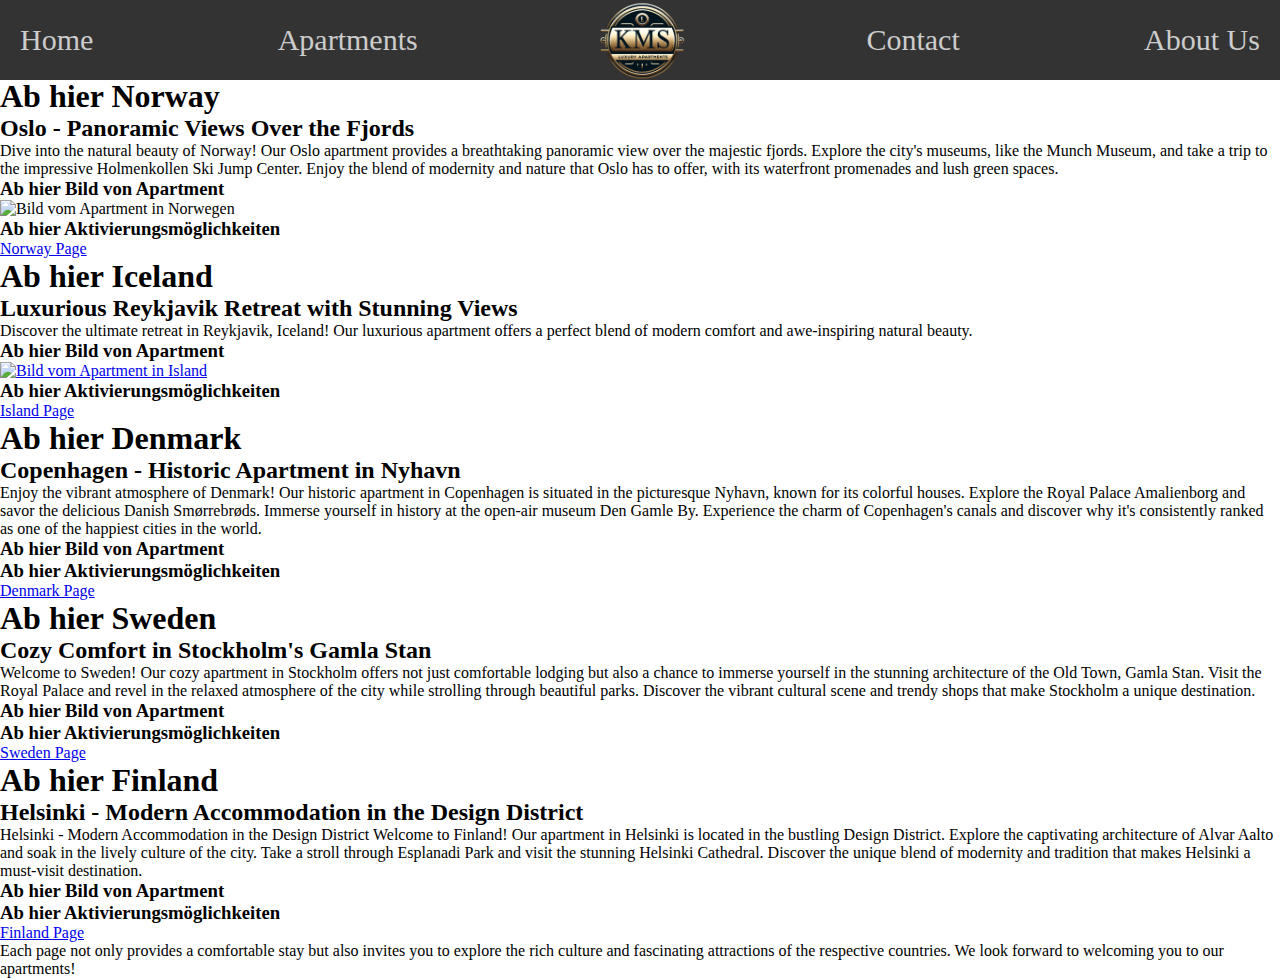
==== index.html @ d3909cc2 "." ====
<!DOCTYPE html>
<html lang="en">
    <head>
        <title>KMS</title>
        <meta charset="UTF-8">
        <meta name="viewport" content="width=device-width, initial-scale=1">
        <link href="style/style.css" rel="stylesheet">
        <link rel="shortcut icon" type="assets/logo.png" href="assets/logo.png" />
    </head>
    <body>
        <div class="Mainpage" id="header_main">
            <div class="navbar">
                <a href="#home">Home</a>
                <a href="#apartments">Apartments</a>
                <img src="assets/logo.png" alt="KMS Luxury Apartments Logo" id="navbar-logo">
                <a href="#contact">Contact</a>
                <a href="#about">About Us</a>
            </div>
            </div>
            <br>
        <div class = "Norway">
            <h1>Ab hier Norway</h1>
            <h2>Oslo - Panoramic Views Over the Fjords</h2>
            <p>
                Dive into the natural beauty of Norway! Our Oslo apartment provides a breathtaking panoramic view over the majestic fjords. Explore the city's museums, like the Munch Museum, and take a trip to the impressive Holmenkollen Ski Jump Center. Enjoy the blend of modernity and nature that Oslo has to offer, with its waterfront promenades and lush green spaces.
            </p>
            <h3>Ab hier Bild von Apartment</h3>
            <img src="assets/norway_apartment1.jpg" alt="Bild vom Apartment in Norwegen">
            <h3>Ab hier Aktivierungsmöglichkeiten</h3>
            <a href = "html/norway.html"> Norway Page </a>
        </div>
        <div class = "Iceland">
            <h1>Ab hier Iceland</h1>
            <h2>Luxurious Reykjavik Retreat with Stunning Views</h2>
            <p>
                Discover the ultimate retreat in Reykjavik, Iceland! Our luxurious apartment offers a perfect blend of modern comfort and awe-inspiring natural beauty.
            </p>
            <h3>Ab hier Bild von Apartment</h3>
            <a href="html/island.html">
                <img src="assets/island_apartment1.jpg" alt="Bild vom Apartment in Island">
            </a>
            <h3>Ab hier Aktivierungsmöglichkeiten</h3>
            <a href = "html/island.html"> Island Page </a>
        </div>
        <div class = "Denmark">
            <h1>Ab hier Denmark</h1>
            <h2>Copenhagen - Historic Apartment in Nyhavn</h2>
            <p>
                Enjoy the vibrant atmosphere of Denmark! Our historic apartment in Copenhagen is situated in the picturesque Nyhavn, known for its colorful houses. Explore the Royal Palace Amalienborg and savor the delicious Danish Smørrebrøds. Immerse yourself in history at the open-air museum Den Gamle By. Experience the charm of Copenhagen's canals and discover why it's consistently ranked as one of the happiest cities in the world.
            </p>
            <h3>Ab hier Bild von Apartment</h3>
            <h3>Ab hier Aktivierungsmöglichkeiten</h3>
            <a href = "html/Denmark.html"> Denmark Page </a>
        </div>
        <div class = "Sweden">
            <h1>Ab hier Sweden</h1>
            <h2>Cozy Comfort in Stockholm's Gamla Stan</h2>
            <p>
                Welcome to Sweden! Our cozy apartment in Stockholm offers not just comfortable lodging but also a chance to immerse yourself in the stunning architecture of the Old Town, Gamla Stan. Visit the Royal Palace and revel in the relaxed atmosphere of the city while strolling through beautiful parks. Discover the vibrant cultural scene and trendy shops that make Stockholm a unique destination.
            </p>
            <h3>Ab hier Bild von Apartment</h3>
            <h3>Ab hier Aktivierungsmöglichkeiten</h3>
            <a href = "html/Sweden.html"> Sweden Page </a>
        </div>
        <div class = "Finland">
            <h1>Ab hier Finland</h1>
            <h2>Helsinki - Modern Accommodation in the Design District</h2>
            <p>
                Helsinki - Modern Accommodation in the Design District
                Welcome to Finland! Our apartment in Helsinki is located in the bustling Design District. Explore the captivating architecture of Alvar Aalto and soak in the lively culture of the city. Take a stroll through Esplanadi Park and visit the stunning Helsinki Cathedral. Discover the unique blend of modernity and tradition that makes Helsinki a must-visit destination.
            </p>
            <h3>Ab hier Bild von Apartment</h3>
            <h3>Ab hier Aktivierungsmöglichkeiten</h3>
            <a href = "html/Finland.html"> Finland Page </a>
        </div>
        <p>Each page not only provides a comfortable stay but also invites you to explore the rich culture and fascinating attractions of the respective countries. We look forward to welcoming you to our apartments!</p>
    </body>
</html>
---- style/style.css ----
* {
    margin: 0;
    padding: 0;
    box-sizing: border-box;
  }
  
  * {
    margin: 0;
    padding: 0;
    box-sizing: border-box;
  }
  
  .navbar {
      background-color: #333333;
      overflow: hidden;
      display: flex;
      justify-content: space-between;
      align-items: center;
      padding: 10px 0;
      height: 80px;
      position: fixed; 
      width: 100%;
      top: 0; 
      z-index: 1000; 
  }
  
  .navbar a {
      color: rgba(234, 233, 233, 0.842);
      padding: 14px 20px;
      text-decoration: none;
      text-align: center;
      display: block;
      font-size: 30px;
      font-family: Georgia, 'Times New Roman', Times, serif;
  }
  
  #navbar-logo {
      height: 120px; 
  }
  
  .navbar a:hover {
      background-color: #dddddd0b;
      border-radius: 12px;
  }
  
  @media screen and (max-width: 600px) {
      .navbar a {
          float: none;
          display: block;
          text-align: left;
          padding: 10px;
          text-align: center;
      }
      #navbar-logo {
          height: 60px; 
      }
  }
.Norway {
    margin-top: 60px;
}
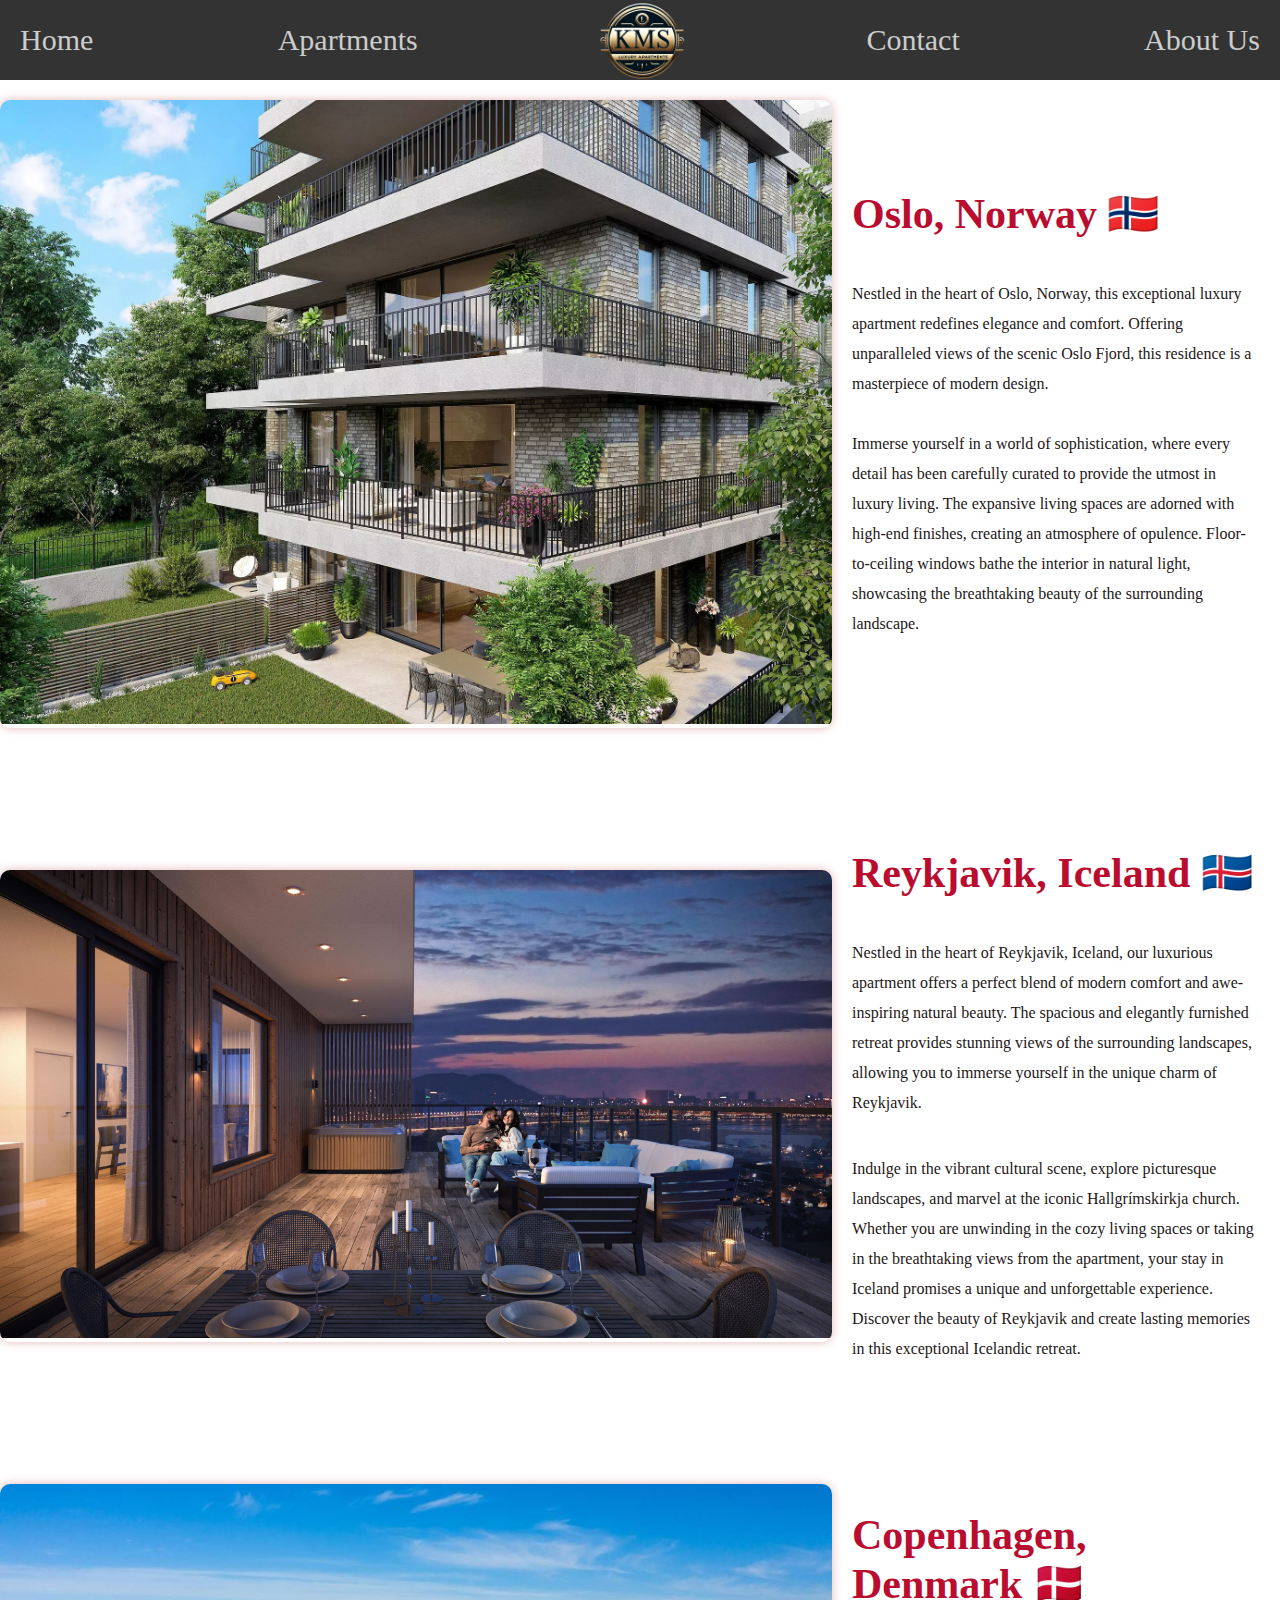
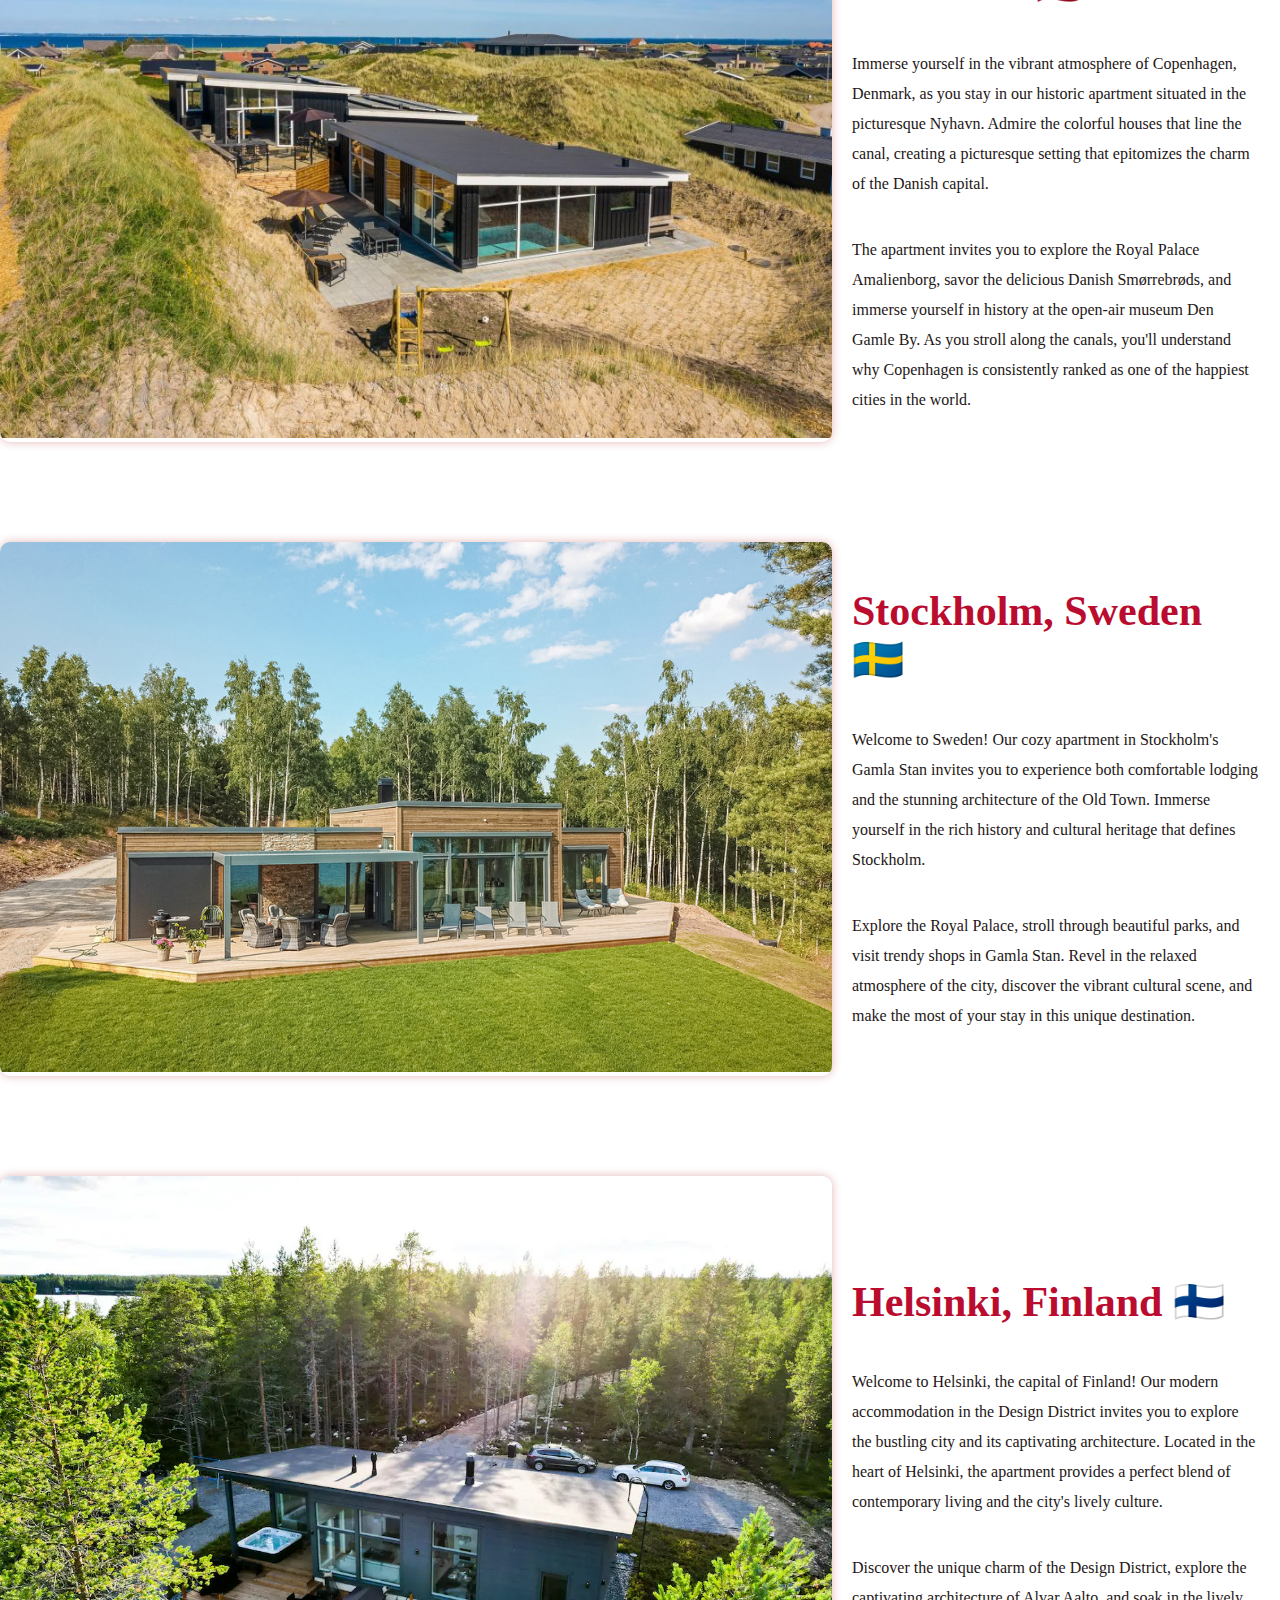
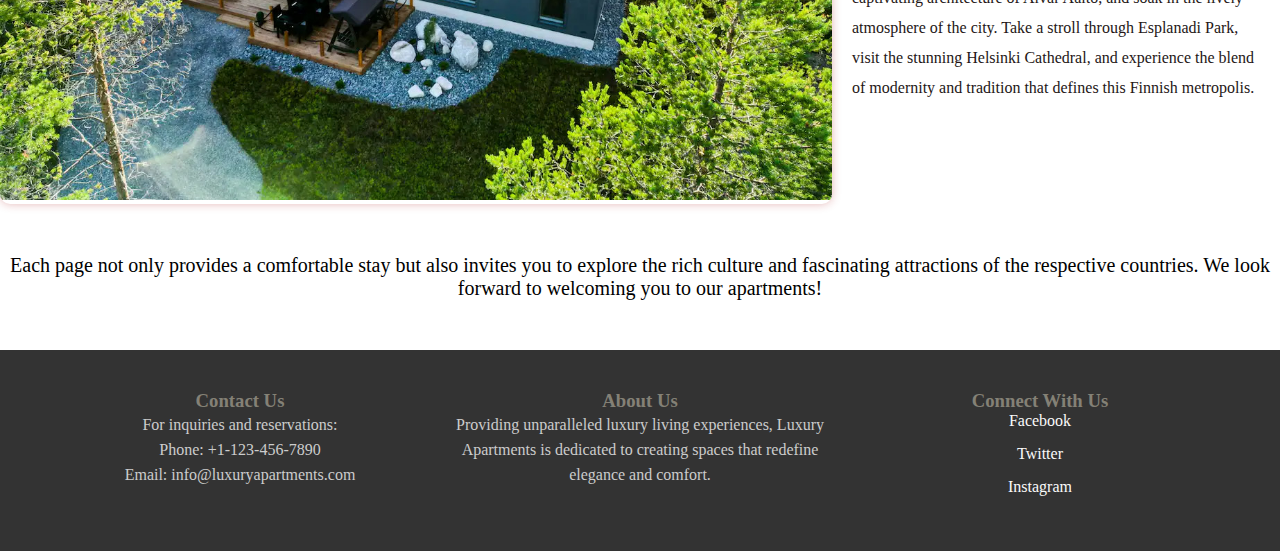
==== commit 5fb2e490: "." ====
--- a/index.html
+++ b/index.html
@@ -16,63 +16,128 @@
                 <a href="#contact">Contact</a>
                 <a href="#about">About Us</a>
             </div>
+        </div>
+        <div class="Norway country-container">
+            <div class="country-img">
+                <a href="html/norway.html">
+                    <img src="assets/norway/norway4.png" alt="Bild vom Apartment in Norwegen">
+                </a>
             </div>
-            <br>
-        <div class = "Norway">
-            <h1>Ab hier Norway</h1>
-            <h2>Oslo - Panoramic Views Over the Fjords</h2>
-            <p>
-                Dive into the natural beauty of Norway! Our Oslo apartment provides a breathtaking panoramic view over the majestic fjords. Explore the city's museums, like the Munch Museum, and take a trip to the impressive Holmenkollen Ski Jump Center. Enjoy the blend of modernity and nature that Oslo has to offer, with its waterfront promenades and lush green spaces.
-            </p>
-            <h3>Ab hier Bild von Apartment</h3>
-            <img src="assets/norway_apartment1.jpg" alt="Bild vom Apartment in Norwegen">
-            <h3>Ab hier Aktivierungsmöglichkeiten</h3>
-            <a href = "html/norway.html"> Norway Page </a>
+            <div class="country-info">
+                <h2>Oslo, Norway 🇳🇴</h2>
+                <p>
+                    Nestled in the heart of Oslo, Norway, this exceptional luxury apartment redefines elegance and comfort. Offering
+                    unparalleled views of the scenic Oslo Fjord, this residence is a masterpiece of modern design.
+                <br><br>
+                    Immerse yourself in a world of sophistication, where every detail has been carefully curated to provide the utmost
+                    in luxury living. The expansive living spaces are adorned with high-end finishes, creating an atmosphere of
+                    opulence. Floor-to-ceiling windows bathe the interior in natural light, showcasing the breathtaking beauty of the
+                    surrounding landscape.
+                </p>
+            </div>
         </div>
-        <div class = "Iceland">
-            <h1>Ab hier Iceland</h1>
-            <h2>Luxurious Reykjavik Retreat with Stunning Views</h2>
-            <p>
-                Discover the ultimate retreat in Reykjavik, Iceland! Our luxurious apartment offers a perfect blend of modern comfort and awe-inspiring natural beauty.
-            </p>
-            <h3>Ab hier Bild von Apartment</h3>
-            <a href="html/island.html">
-                <img src="assets/island_apartment1.jpg" alt="Bild vom Apartment in Island">
-            </a>
-            <h3>Ab hier Aktivierungsmöglichkeiten</h3>
-            <a href = "html/island.html"> Island Page </a>
+
+        <div class="Iceland country-container">
+            <div class="country-img">
+                <a href="html/island.html">
+                    <img src="assets/island/icland.png" alt="Bild vom Apartment in Icland">
+                </a>
+            </div>
+            <div class="country-info">
+                <h2>Reykjavik, Iceland 🇮🇸</h2>
+                <p>
+                    Nestled in the heart of Reykjavik, Iceland, our luxurious apartment offers a perfect blend of modern comfort and
+                    awe-inspiring natural beauty. The spacious and elegantly furnished retreat provides stunning views of the
+                    surrounding landscapes, allowing you to immerse yourself in the unique charm of Reykjavik.
+                </p>
+                <br><br>
+                <p>
+                    Indulge in the vibrant cultural scene, explore picturesque landscapes, and marvel at the iconic Hallgrímskirkja
+                    church.
+                    Whether you are unwinding in the cozy living spaces or taking in the breathtaking views from the apartment, your
+                    stay in
+                    Iceland promises a unique and unforgettable experience. Discover the beauty of Reykjavik and create lasting
+                    memories
+                    in
+                    this exceptional Icelandic retreat.
+                </p>
+            </div>
         </div>
-        <div class = "Denmark">
-            <h1>Ab hier Denmark</h1>
-            <h2>Copenhagen - Historic Apartment in Nyhavn</h2>
-            <p>
-                Enjoy the vibrant atmosphere of Denmark! Our historic apartment in Copenhagen is situated in the picturesque Nyhavn, known for its colorful houses. Explore the Royal Palace Amalienborg and savor the delicious Danish Smørrebrøds. Immerse yourself in history at the open-air museum Den Gamle By. Experience the charm of Copenhagen's canals and discover why it's consistently ranked as one of the happiest cities in the world.
-            </p>
-            <h3>Ab hier Bild von Apartment</h3>
-            <h3>Ab hier Aktivierungsmöglichkeiten</h3>
-            <a href = "html/Denmark.html"> Denmark Page </a>
+        <div class = "Denmark country-container">
+                <div class="country-img">
+                    <a href="html/denmark.html">
+                        <img src="assets/denmark/Dänemark_1.jpg" alt="Bild vom Apartment in Denmark">
+                    </a>
+                </div>
+                <div class = "country-info">
+                    <h2>Copenhagen, Denmark 🇩🇰</h2>
+                    <p>
+                        Immerse yourself in the vibrant atmosphere of Copenhagen, Denmark, as you stay in our historic apartment situated in
+                        the picturesque Nyhavn. Admire the colorful houses that line the canal, creating a picturesque setting that
+                        epitomizes the charm of the Danish capital.
+                    </p>
+                    <br><br>
+                    <p>
+                        The apartment invites you to explore the Royal Palace Amalienborg, savor the delicious Danish Smørrebrøds, and
+                        immerse yourself in history at the open-air museum Den Gamle By. As you stroll along the canals, you'll understand
+                        why Copenhagen is consistently ranked as one of the happiest cities in the world.
+                    
+                    </p>
+            </div>
         </div>
-        <div class = "Sweden">
-            <h1>Ab hier Sweden</h1>
-            <h2>Cozy Comfort in Stockholm's Gamla Stan</h2>
-            <p>
-                Welcome to Sweden! Our cozy apartment in Stockholm offers not just comfortable lodging but also a chance to immerse yourself in the stunning architecture of the Old Town, Gamla Stan. Visit the Royal Palace and revel in the relaxed atmosphere of the city while strolling through beautiful parks. Discover the vibrant cultural scene and trendy shops that make Stockholm a unique destination.
-            </p>
-            <h3>Ab hier Bild von Apartment</h3>
-            <h3>Ab hier Aktivierungsmöglichkeiten</h3>
-            <a href = "html/Sweden.html"> Sweden Page </a>
+        <div class="Sweden country-container">
+            <div class="country-img">
+                <a href="html/sweden.html">
+                    <img src="assets/sweden/Schweden_1.jpg" alt="Bild vom Apartment in Sweden">
+                </a>
+            </div>
+            <div class="country-info">
+                <h2>Stockholm, Sweden 🇸🇪</h2>
+                <p>Welcome to Sweden! Our cozy apartment in Stockholm's Gamla Stan invites you to experience both comfortable lodging
+                    and the stunning architecture of the Old Town. Immerse yourself in the rich history and cultural heritage that
+                    defines Stockholm.</p>
+                <br><br>
+                <p>Explore the Royal Palace, stroll through beautiful parks, and visit trendy shops in Gamla Stan. Revel in the relaxed
+                    atmosphere of the city, discover the vibrant cultural scene, and make the most of your stay in this unique
+                    destination.</p>
+                </div>
         </div>
-        <div class = "Finland">
-            <h1>Ab hier Finland</h1>
-            <h2>Helsinki - Modern Accommodation in the Design District</h2>
-            <p>
-                Helsinki - Modern Accommodation in the Design District
-                Welcome to Finland! Our apartment in Helsinki is located in the bustling Design District. Explore the captivating architecture of Alvar Aalto and soak in the lively culture of the city. Take a stroll through Esplanadi Park and visit the stunning Helsinki Cathedral. Discover the unique blend of modernity and tradition that makes Helsinki a must-visit destination.
-            </p>
-            <h3>Ab hier Bild von Apartment</h3>
-            <h3>Ab hier Aktivierungsmöglichkeiten</h3>
-            <a href = "html/Finland.html"> Finland Page </a>
+        <div class ="Finland country-container">
+            <div class="country-img">
+                <a href="html/finland.html">
+                    <img src="assets/finland/Finnland_1.jpg" alt="Bild vom Apartment ais Finland">
+                </a>
+            </div>
+            <div class="country-info">
+                <h2>Helsinki, Finland 🇫🇮</h2>
+                <p>Welcome to Helsinki, the capital of Finland! Our modern accommodation in the Design District invites you to explore the bustling city and its captivating architecture. Located in the heart of Helsinki, the apartment provides a perfect blend of contemporary living and the city's lively culture.</p>
+                <br><br>
+                <p>Discover the unique charm of the Design District, explore the captivating architecture of Alvar Aalto, and soak in the lively atmosphere of the city. Take a stroll through Esplanadi Park, visit the stunning Helsinki Cathedral, and experience the blend of modernity and tradition that defines this Finnish metropolis.</p>
+            </div>
         </div>
-        <p>Each page not only provides a comfortable stay but also invites you to explore the rich culture and fascinating attractions of the respective countries. We look forward to welcoming you to our apartments!</p>
+        <p id = "endNote">Each page not only provides a comfortable stay but also invites you to explore the rich culture and fascinating attractions of the respective countries. We look forward to welcoming you to our apartments!</p>
+        <footer>
+            <div class="footer-container">
+                <div class="contact-info">
+                    <h3>Contact Us</h3>
+                    <p>For inquiries and reservations:</p>
+                    <p>Phone: +1-123-456-7890</p>
+                    <p>Email: info@luxuryapartments.com</p>
+                </div>
+                <div class="about-me">
+                    <h3>About Us</h3>
+                    <p>Providing unparalleled luxury living experiences, Luxury Apartments is dedicated to creating spaces that redefine elegance and comfort.</p>
+                </div>
+                <div class="social-media">
+                    <h3>Connect With Us</h3>
+                    <ul>
+                        <li><a href="https://www.facebook.com/luxuryapartments" target="_blank">Facebook</a></li>
+                        <li><a href="https://www.twitter.com/luxuryapartments" target="_blank">Twitter</a></li>
+                        <li><a href="https://www.instagram.com/luxuryapartments" target="_blank">Instagram</a></li>
+                        <!-- Add more social media links as needed -->
+                    </ul>
+                </div>
+            </div>
+        </footer>
     </body>
 </html>
--- a/style/style.css
+++ b/style/style.css
@@ -1,63 +1,161 @@
-
-
-
 * {
     margin: 0;
     padding: 0;
     box-sizing: border-box;
-  }
-  
-  * {
+}
+
+.navbar {
+    background-color: #333333;
+    overflow: hidden;
+    display: flex;
+    justify-content: space-between;
+    align-items: center;
+    padding: 10px 0;
+    height: 80px;
+    position: fixed; 
+    width: 100%;
+    top: 0; 
+    z-index: 1000; 
+}
+
+.navbar a {
+    color: rgba(234, 233, 233, 0.842);
+    padding: 14px 20px;
+    text-decoration: none;
+    text-align: center;
+    display: block;
+    font-size: 30px;
+    font-family: Georgia, 'Times New Roman', Times, serif;
+}
+
+#navbar-logo {
+    height: 120px; 
+}
+
+.navbar a:hover {
+    background-color: #dddddd0b;
+    border-radius: 12px;
+}
+
+@media screen and (max-width: 600px) {
+    .navbar a {
+        float: none;
+        display: block;
+        text-align: left;
+        padding: 10px;
+        text-align: center;
+    }
+    #navbar-logo {
+        height: 60px; 
+    }
+}
+
+.Norway,
+.Iceland,
+.Denmark,
+.Sweden,
+.Finland {
+    text-align: center;
+    margin-top: 100px;
+}
+
+.country-container {
+    display: flex;
+    justify-content: center;
+    align-items: center;
+    text-align: left;
+    margin-bottom: 50px;
+}
+
+.country-img {
+    position: relative;
+    overflow: hidden;
+    border-radius: 10px;
+    box-shadow: 0 0 10px rgba(167, 16, 16, 0.3);
+    transition: transform 0.3s ease-in-out;
+    width: 65%; /* Adjust the width as needed */
+    max-width: none;
+    height: auto;
+}
+
+.country-img:hover {
+    transform: scale(1.05);
+}
+
+.country-img img {
+    width: 100%;
+    height: auto;
+}
+
+.country-info {
+    flex: 1;
+    padding: 20px;
+}
+
+.country-info h2 {
+    margin-bottom: 10%;
+    text-align: left;
+    font-size: 42px;
+    color:rgb(186, 12, 47)
+}
+.country-info p {
+    text-align: left;
+    color: #241616;
+    line-height: 30px;
+}
+#endNote {
+    text-align: center;
+    font-size: 20px;
+    margin-bottom: 50px;
+}
+
+/* Your existing styles */
+
+footer {
+    background-color: #333333;
+    color: white;
+    padding: 40px 0;
+    text-align: center;
+}
+
+.footer-container {
+    display: flex;
+    justify-content: space-around;
+    max-width: 1200px;
+    margin: 0 auto;
+}
+
+.contact-info,
+.about-me,
+.social-media {
+    flex: 1;
+}
+
+h3 {
+    color: #848176;
+}
+
+.contact-info p,
+.about-me p {
+    color: #ccc;
+    line-height: 25px;
+}
+
+.social-media ul {
+    list-style: none;
+    padding: 0;
     margin: 0;
-    padding: 0;
-    box-sizing: border-box;
-  }
-  
-  .navbar {
-      background-color: #333333;
-      overflow: hidden;
-      display: flex;
-      justify-content: space-between;
-      align-items: center;
-      padding: 10px 0;
-      height: 80px;
-      position: fixed; 
-      width: 100%;
-      top: 0; 
-      z-index: 1000; 
-  }
-  
-  .navbar a {
-      color: rgba(234, 233, 233, 0.842);
-      padding: 14px 20px;
-      text-decoration: none;
-      text-align: center;
-      display: block;
-      font-size: 30px;
-      font-family: Georgia, 'Times New Roman', Times, serif;
-  }
-  
-  #navbar-logo {
-      height: 120px; 
-  }
-  
-  .navbar a:hover {
-      background-color: #dddddd0b;
-      border-radius: 12px;
-  }
-  
-  @media screen and (max-width: 600px) {
-      .navbar a {
-          float: none;
-          display: block;
-          text-align: left;
-          padding: 10px;
-          text-align: center;
-      }
-      #navbar-logo {
-          height: 60px; 
-      }
-  }
-.Norway {
-    margin-top: 60px;
-}+}
+
+.social-media li {
+    margin-bottom: 15px;
+}
+
+.social-media a {
+    color: #fafafa;
+    text-decoration: none;
+}
+
+.social-media a:hover {
+    text-decoration: underline;
+}
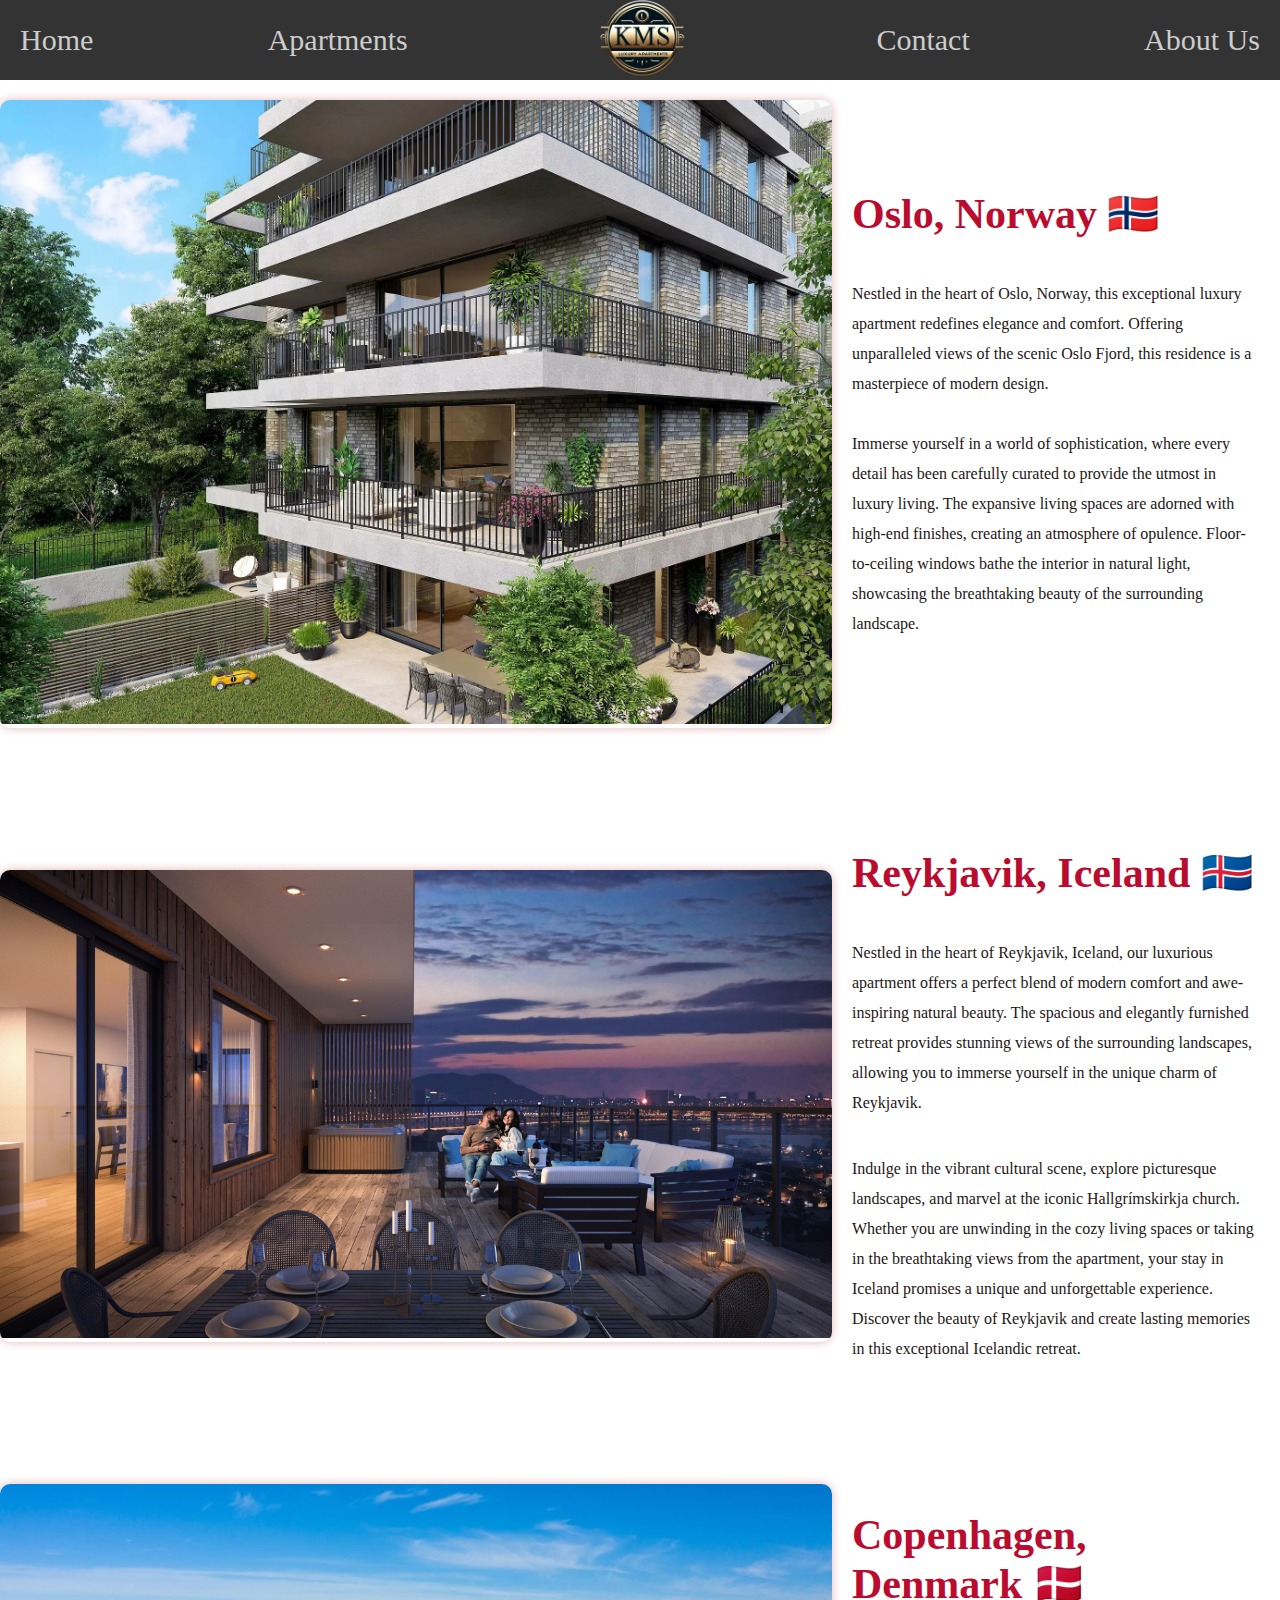
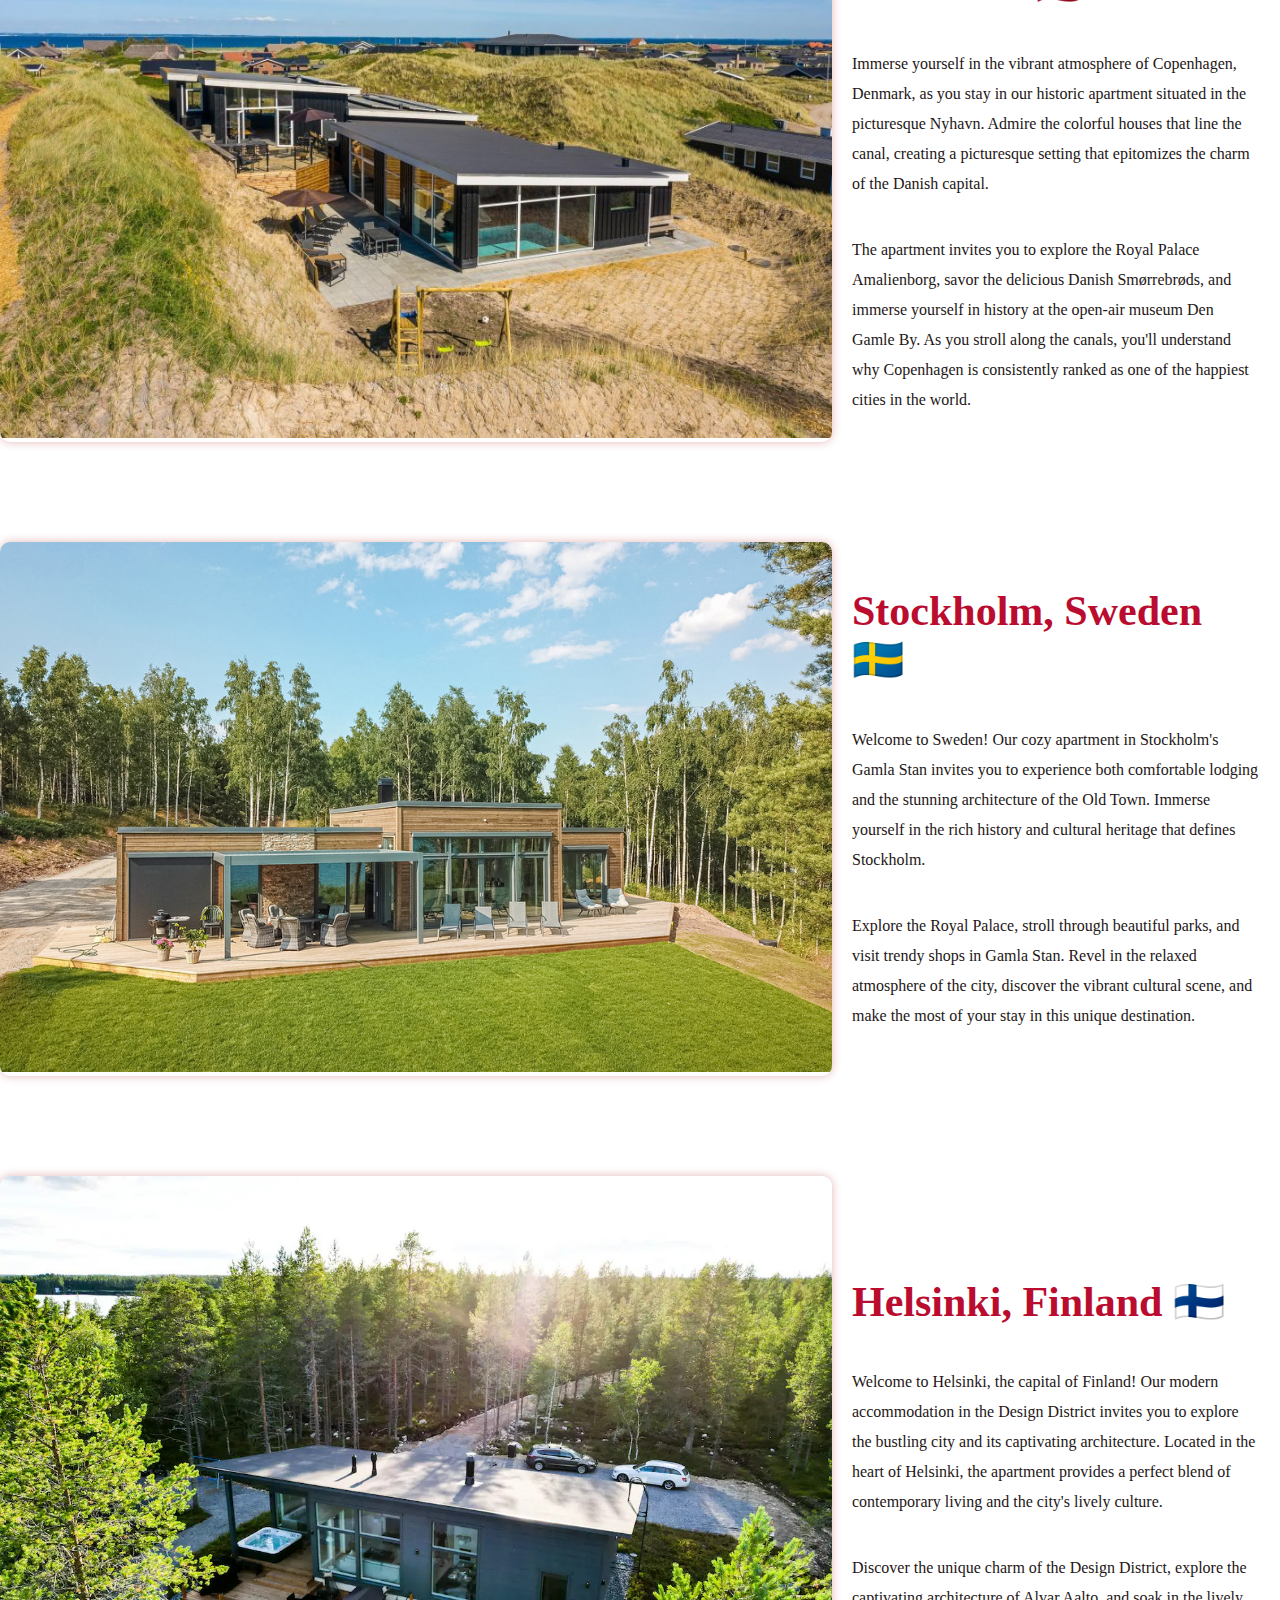
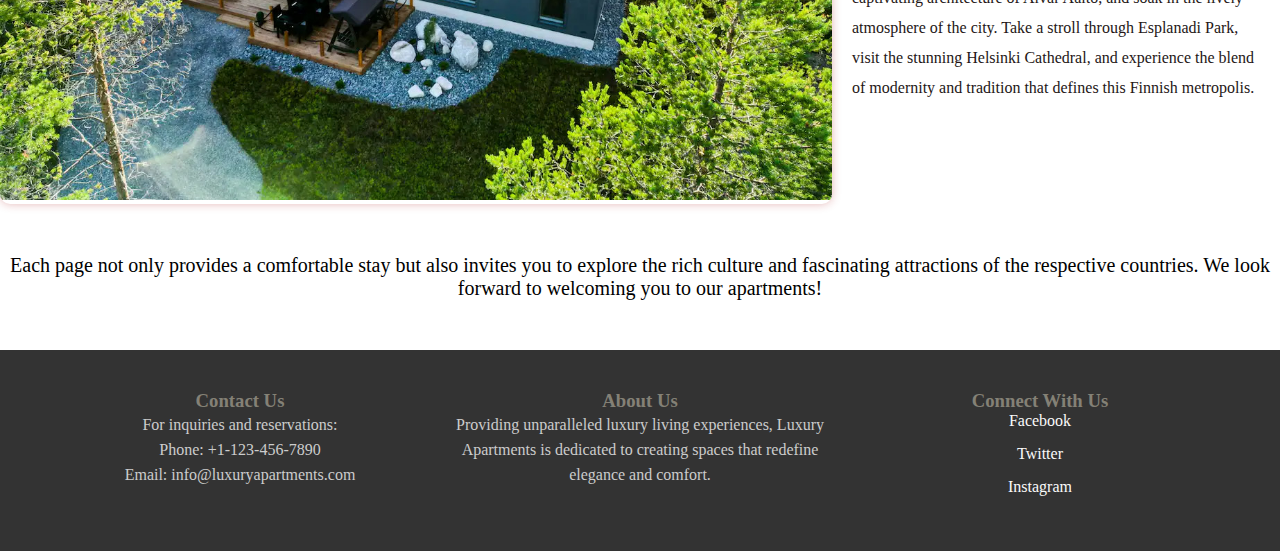
==== commit f01df49e: "." ====
--- a/index.html
+++ b/index.html
@@ -5,14 +5,30 @@
         <meta charset="UTF-8">
         <meta name="viewport" content="width=device-width, initial-scale=1">
         <link href="style/style.css" rel="stylesheet">
-        <link rel="shortcut icon" type="assets/logo.png" href="assets/logo.png" />
-    </head>
-    <body>
-        <div class="Mainpage" id="header_main">
+        <link rel="shortcut icon" type="image/png" href="assets/logo.png" />
+        <link rel="stylesheet" href="https://cdnjs.cloudflare.com/ajax/libs/font-awesome/4.7.0/css/font-awesome.min.css">
+        <script>
+            document.addEventListener('DOMContentLoaded', function () {
+                var logoLink = document.getElementById('logo-link');
+
+                logoLink.addEventListener('click', function (event) {
+                    event.preventDefault();
+                    window.scrollTo({
+                        top: 0,
+                        behavior: 'smooth'
+                    });
+                });
+            });
+        </script>
+        </head>
+        <body>
+            <div class="Mainpage" id="header_main">
             <div class="navbar">
                 <a href="#home">Home</a>
                 <a href="#apartments">Apartments</a>
-                <img src="assets/logo.png" alt="KMS Luxury Apartments Logo" id="navbar-logo">
+                <a href="#" id="logo-link">
+                    <img src="assets/logo.png" alt="KMS Luxury Apartments Logo" id="navbar-logo">
+                </a>
                 <a href="#contact">Contact</a>
                 <a href="#about">About Us</a>
             </div>
--- a/style/style.css
+++ b/style/style.css
@@ -48,6 +48,64 @@
     #navbar-logo {
         height: 60px; 
     }
+    .navbar {
+        height: auto;
+        padding: 10px;
+    }
+
+    .navbar a {
+        font-size: 18px;
+        padding: 10px 15px;
+    }
+
+    #navbar-logo {
+        height: 60px;
+    }
+
+    .country-container {
+        flex-direction: column;
+        text-align: center;
+        margin-top: 50px;
+    }
+
+    .country-img {
+        width: 100%;
+    }
+
+    .country-info {
+        padding: 15px;
+    }
+
+    .country-info h2 {
+        font-size: 30px;
+        margin-bottom: 8%;
+    }
+
+    #endNote {
+        font-size: 18px;
+        margin-bottom: 30px;
+    }
+
+    footer {
+        padding: 20px 0;
+    }
+
+    .footer-container {
+        flex-direction: column;
+    }
+
+    .social-media li {
+        margin-bottom: 10px;
+    }
+
+
+    .mobile-menu-icon {
+        display: block;
+    }
+
+    .mobile-menu.show {
+        display: block;
+    }
 }
 
 .Norway,
@@ -109,8 +167,6 @@
     margin-bottom: 50px;
 }
 
-/* Your existing styles */
-
 footer {
     background-color: #333333;
     color: white;
@@ -159,3 +215,5 @@
 .social-media a:hover {
     text-decoration: underline;
 }
+
+
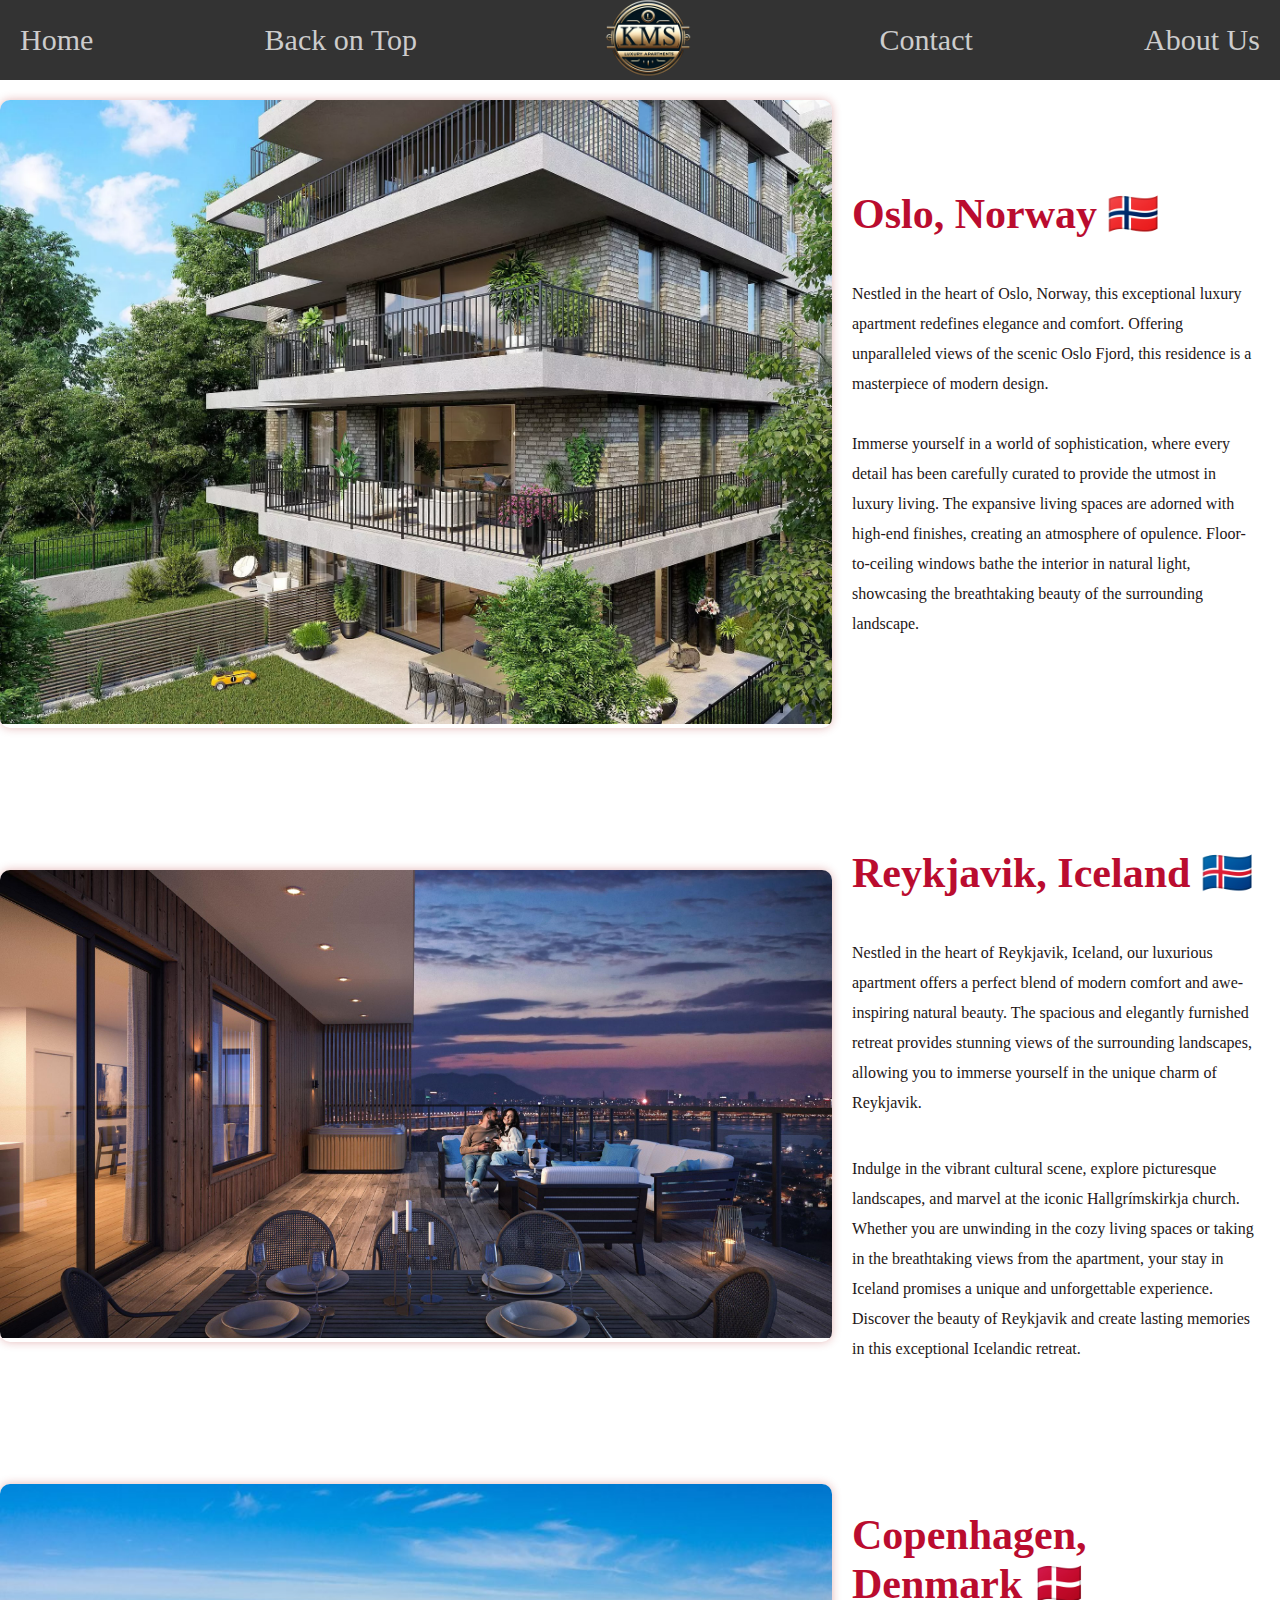
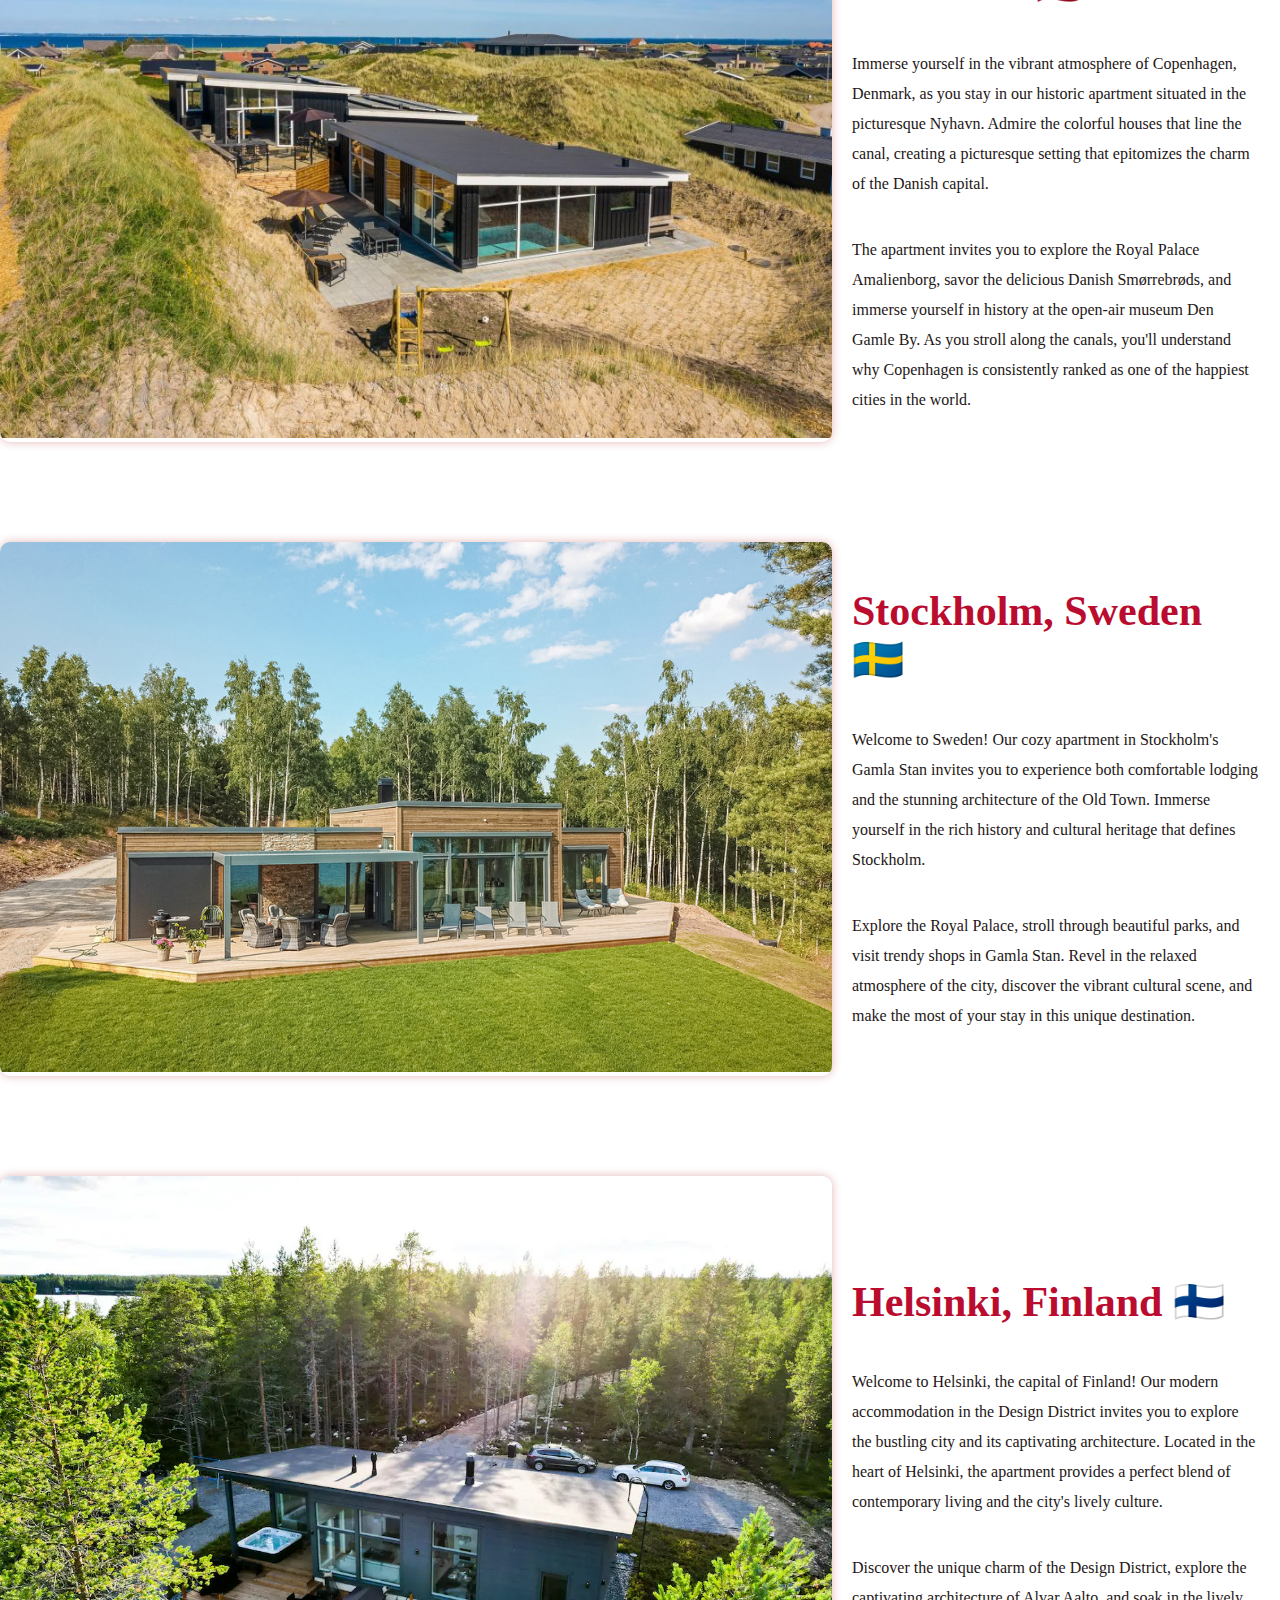
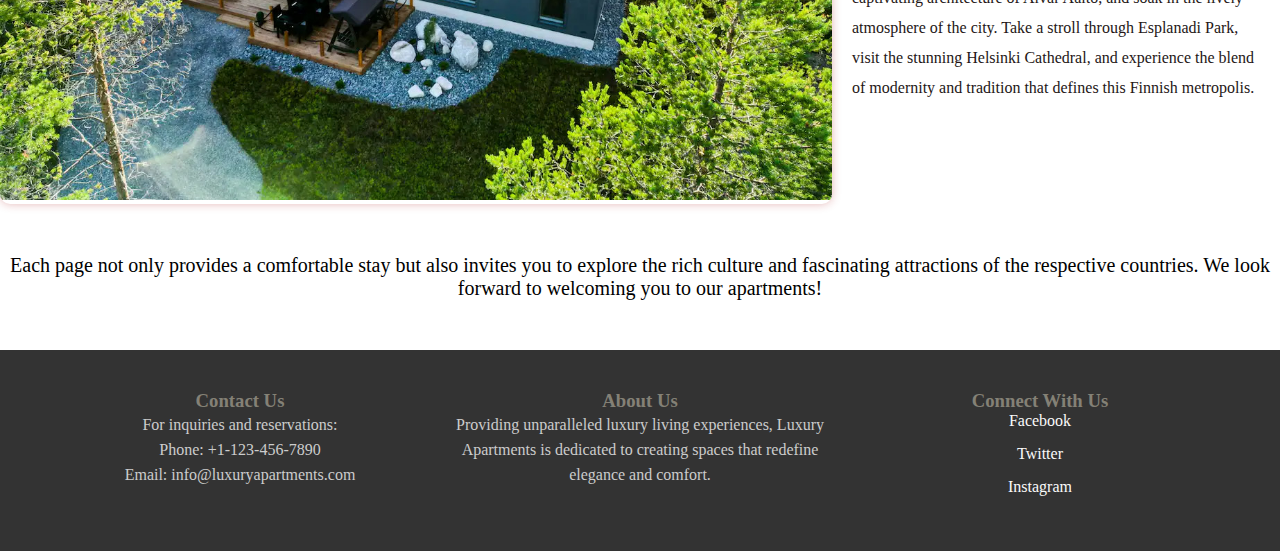
==== commit 0f7d00d3: "Merge branch 'main' of https://github.com/SaksaSwartschal/kms_website_project" ====
--- a/index.html
+++ b/index.html
@@ -5,38 +5,25 @@
         <meta charset="UTF-8">
         <meta name="viewport" content="width=device-width, initial-scale=1">
         <link href="style/style.css" rel="stylesheet">
-        <link rel="shortcut icon" type="image/png" href="assets/logo.png" />
-        <link rel="stylesheet" href="https://cdnjs.cloudflare.com/ajax/libs/font-awesome/4.7.0/css/font-awesome.min.css">
-        <script>
-            document.addEventListener('DOMContentLoaded', function () {
-                var logoLink = document.getElementById('logo-link');
-
-                logoLink.addEventListener('click', function (event) {
-                    event.preventDefault();
-                    window.scrollTo({
-                        top: 0,
-                        behavior: 'smooth'
-                    });
-                });
-            });
-        </script>
-        </head>
-        <body>
-            <div class="Mainpage" id="header_main">
+        <link rel="shortcut icon" type="assets/logo.png" href="assets/logo.png" />
+        <script src="script.js"></script>
+    </head>
+    <body>
+        <div class="Mainpage" id="header_main">
             <div class="navbar">
-                <a href="#home">Home</a>
-                <a href="#apartments">Apartments</a>
-                <a href="#" id="logo-link">
-                    <img src="assets/logo.png" alt="KMS Luxury Apartments Logo" id="navbar-logo">
+                <a href="index.html">Home</a>
+                <a href="#apartments" id = "logo-link" title="Go back on top of the page">Back on Top</a>
+                <a href="index.html">
+                    <img src="../assets/logo.png" alt="KMS Luxury Apartments Logo" id="navbar-logo" title="Go back to the home page">
                 </a>
-                <a href="#contact">Contact</a>
-                <a href="#about">About Us</a>
+                <a href="html/contact.html" title="Contact information for booking and questions">Contact</a>
+                <a href="html/about-us.html" title="Information about oure self ">About Us</a>
             </div>
         </div>
         <div class="Norway country-container">
             <div class="country-img">
                 <a href="html/norway.html">
-                    <img src="assets/norway/norway4.png" alt="Bild vom Apartment in Norwegen">
+                    <img src="assets/norway/norway4.png" alt="Bild vom Apartment in Norwegen" title="Explore Luxury Living in Oslo, Norway">
                 </a>
             </div>
             <div class="country-info">
@@ -56,7 +43,7 @@
         <div class="Iceland country-container">
             <div class="country-img">
                 <a href="html/island.html">
-                    <img src="assets/island/icland.png" alt="Bild vom Apartment in Icland">
+                    <img src="assets/island/icland.png" alt="Bild vom Apartment in Icland" title="Discover Tranquility in Reykjavik, Iceland">
                 </a>
             </div>
             <div class="country-info">
@@ -82,7 +69,7 @@
         <div class = "Denmark country-container">
                 <div class="country-img">
                     <a href="html/denmark.html">
-                        <img src="assets/denmark/Dänemark_1.jpg" alt="Bild vom Apartment in Denmark">
+                        <img src="assets/denmark/Dänemark_1.jpg" alt="Bild vom Apartment in Denmark" title="Experience Charm in Copenhagen, Denmark">
                     </a>
                 </div>
                 <div class = "country-info">
@@ -104,7 +91,7 @@
         <div class="Sweden country-container">
             <div class="country-img">
                 <a href="html/sweden.html">
-                    <img src="assets/sweden/Schweden_1.jpg" alt="Bild vom Apartment in Sweden">
+                    <img src="assets/sweden/Schweden_1.jpg" alt="Bild vom Apartment in Sweden" title="Enjoy Comfort in Stockholm, Sweden">
                 </a>
             </div>
             <div class="country-info">
@@ -121,7 +108,7 @@
         <div class ="Finland country-container">
             <div class="country-img">
                 <a href="html/finland.html">
-                    <img src="assets/finland/Finnland_1.jpg" alt="Bild vom Apartment ais Finland">
+                    <img src="assets/finland/Finnland_1.jpg" alt="Bild vom Apartment ais Finland" title="Immerse Yourself in Design in Helsinki, Finland">
                 </a>
             </div>
             <div class="country-info">
@@ -150,7 +137,6 @@
                         <li><a href="https://www.facebook.com/luxuryapartments" target="_blank">Facebook</a></li>
                         <li><a href="https://www.twitter.com/luxuryapartments" target="_blank">Twitter</a></li>
                         <li><a href="https://www.instagram.com/luxuryapartments" target="_blank">Instagram</a></li>
-                        <!-- Add more social media links as needed -->
                     </ul>
                 </div>
             </div>
--- a/style/style.css
+++ b/style/style.css
@@ -47,64 +47,6 @@
     }
     #navbar-logo {
         height: 60px; 
-    }
-    .navbar {
-        height: auto;
-        padding: 10px;
-    }
-
-    .navbar a {
-        font-size: 18px;
-        padding: 10px 15px;
-    }
-
-    #navbar-logo {
-        height: 60px;
-    }
-
-    .country-container {
-        flex-direction: column;
-        text-align: center;
-        margin-top: 50px;
-    }
-
-    .country-img {
-        width: 100%;
-    }
-
-    .country-info {
-        padding: 15px;
-    }
-
-    .country-info h2 {
-        font-size: 30px;
-        margin-bottom: 8%;
-    }
-
-    #endNote {
-        font-size: 18px;
-        margin-bottom: 30px;
-    }
-
-    footer {
-        padding: 20px 0;
-    }
-
-    .footer-container {
-        flex-direction: column;
-    }
-
-    .social-media li {
-        margin-bottom: 10px;
-    }
-
-
-    .mobile-menu-icon {
-        display: block;
-    }
-
-    .mobile-menu.show {
-        display: block;
     }
 }
 
